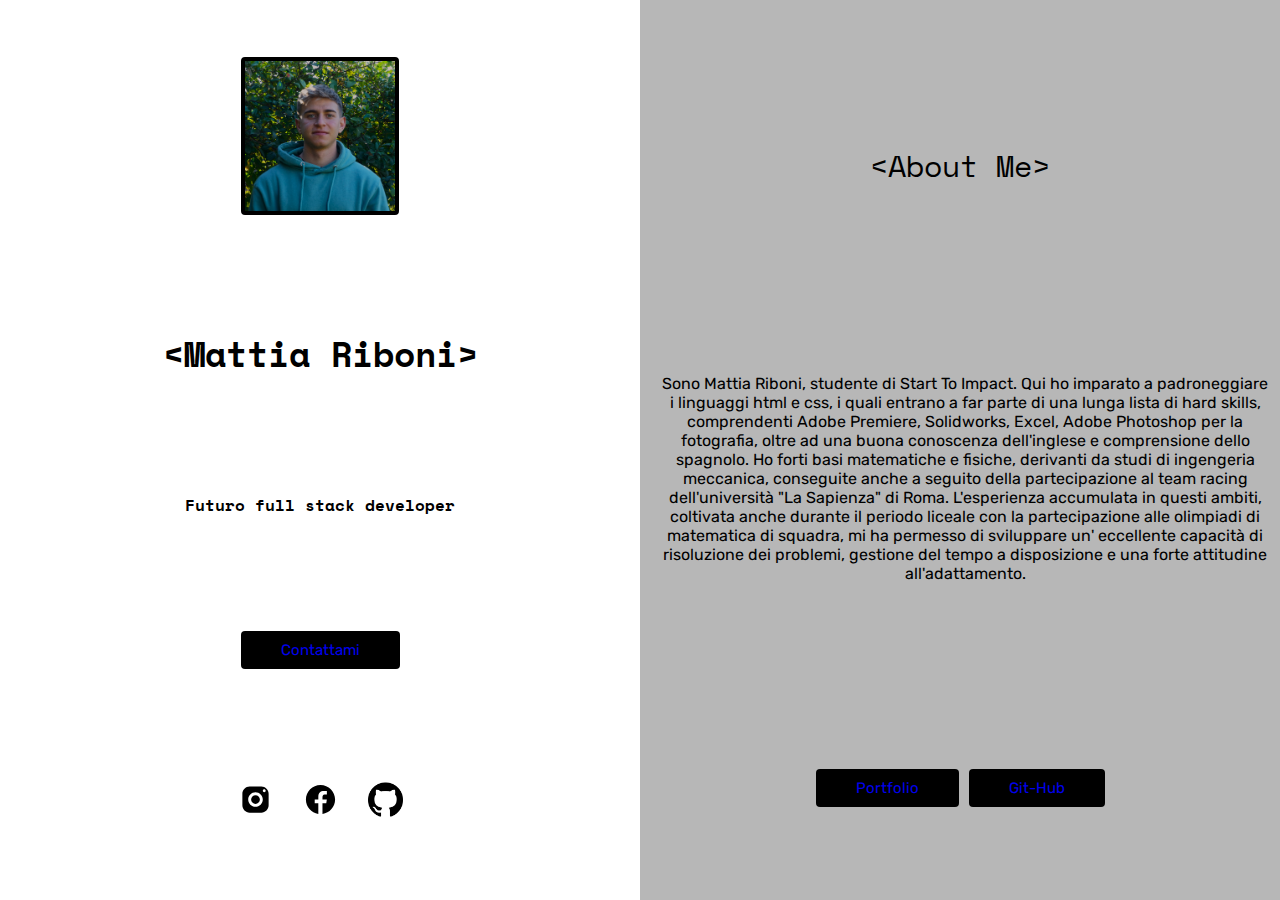
==== index.html @ 156441b0 "Versione 1" ====
<!DOCTYPE html>
<html lang="en">
  <head>
    <meta charset="UTF-8">
    <meta name="viewport" content="width=device-width, initial-scale=1.0, maximum-sclae=1.0"/>
    <meta http-equiv="X-UA-Compatible" content="ie=edge">
    <title>Mattia Riboni</title>
    <link rel="stylesheet" href="style.css"/>
    <link rel="icon" href="/img/favico.jpg" type="image/x-icon"/>
    <link rel="preconnect" href="https://fonts.googleapis.com">
    <link rel="preconnect" href="https://fonts.gstatic.com" crossorigin>
    <link href="https://fonts.googleapis.com/css2?family=Space+Mono:wght@400;700&display=swap" rel="stylesheet">
    <link rel="preconnect" href="https://fonts.googleapis.com">
    <link rel="preconnect" href="https://fonts.gstatic.com" crossorigin>
    <link href="https://fonts.googleapis.com/css2?family=Rubik&display=swap" rel="stylesheet">
  </head>
  <body>
    <div class="main">
      <img src="./img/main-photo.JPG"/>
      <div class="name">&#60;Mattia Riboni></div>
      <div class="caption">Futuro full stack developer</div>
      <button><a href="/contattami/index.html">Contattami</a></button>
      <div class="social-links">
        <a href="https://www.instagram.com/mattia_riboni/" target="_blank" rel="noopener">
          <img src="/img/insta-ico.svg"/>
        </a>
        <a href="https://www.facebook.com/mattia.riboni.7" target="_blank" rel="noopener">
          <img src="/img/facebook-ico.svg"/>
        </a>
        <a href="https://github.com/mattia-riboni" target="_blank" rel="noopener">
          <img src="/img/github-logo.png"/>
        </a>
      </div>
    </div>
    <div class="about">
      <div class="about-me">&#60;About Me></div>
      <div class="description">Sono Mattia Riboni, studente di Start To Impact.
        Qui ho imparato a padroneggiare i linguaggi html e css, i quali entrano     
        a far parte di una lunga lista di hard skills,
        comprendenti Adobe Premiere, 
        Solidworks, Excel, Adobe Photoshop per la fotografia, oltre ad una buona conoscenza
        dell'inglese e comprensione dello spagnolo. Ho forti basi matematiche e fisiche,
        derivanti da studi di ingengeria meccanica, conseguite anche a seguito della partecipazione 
        al team racing dell'università "La Sapienza" di Roma. L'esperienza accumulata in questi ambiti,
       coltivata anche durante il periodo liceale con la partecipazione alle olimpiadi di matematica
       di squadra, mi ha permesso di sviluppare un' eccellente capacità di risoluzione dei problemi,
       gestione del tempo a disposizione e una forte attitudine all'adattamento.
      </div>
      <span>
        <button><a href="/portfolio/index.html">Portfolio</a></button>
        <button><a href="https://github.com/mattia-riboni">Git-Hub</a></button>
      </span>  
    </div>
    <footer>
    </footer>
  </body>  
  </html>
---- style.css ----
*{
  padding: 0;
  margin: 0;
  box-sizing: 0;
}

body{
  height: auto;
}

button{
font-family: Rubik;
font-size: 15px;
color: white;
background-color: black;
padding: 10px 40px 10px 40px;
border-radius: 4px;
border-style: none;
}

button:hover{
  background-color: rgb(130, 129, 129);
  color:black;
}
 a:visited{
  color:white;
  text-decoration: none;
 }
 
a:link{
  text-decoration: none;
 }

a:hover{
  color: black;
}

.main{
  display:flex;
  justify-content: space-around;
  flex-direction: column;
  align-items: center;
  height: 70vh;
  font-family: Space Mono;
  font-weight: bold;

}

.about{
  display:flex;
  justify-content: space-around;
  flex-direction: column;
  align-items: center;
  font-family: Space Mono;
  height: 70vh;
  background-color: rgb(183, 183, 183);
}

.name{
  font-size: 35px;
}

.name:hover{
  font-size: 40px;
}

.about-me{
  font-size:30px ;
}

.description{
  font-size: 13px;
  margin: 0 10px 0 20px;
  font-family: Rubik;
}
.main>img{
  width: 150px;
  border: 4px solid black;
  border-radius: 4px;
}

.social-links{
  display: flex;
  width: 70vw;
  justify-content: space-around;
  margin-bottom: 20px;
}

.social-links>a>img{
  display: inline-block;
  width: 35px;  
}

footer{
  background-color: black;
  display: block;
  height: 30px;
}

@media only screen and (min-width: 900px){
  body{
    display: flex;
    flex-direction: row;
    text-align: center;
  }
  .main,
  .about{
    width: 50%;
    height: 100vh;
  }

  .social-links{
    justify-content: center;
  }

  .social-links>a>img{
    margin: 0 15px 0 15px;
  }

  .description{
    font-size: 16px;
  }

  .about-me{
    margin-top: 50px
  }
}
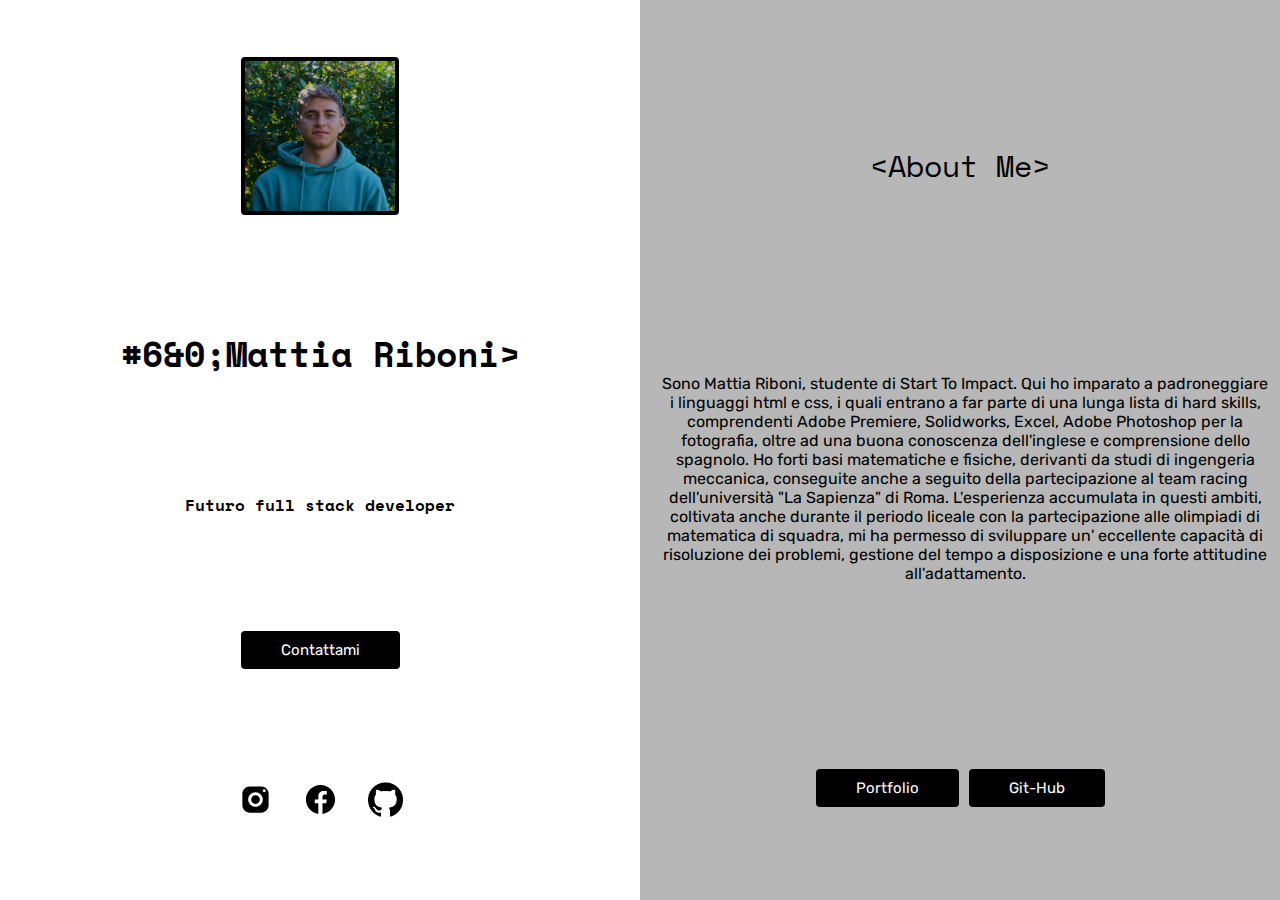
==== commit c11fc01e: "Colori link" ====
--- a/index.html
+++ b/index.html
@@ -14,10 +14,11 @@
     <link rel="preconnect" href="https://fonts.gstatic.com" crossorigin>
     <link href="https://fonts.googleapis.com/css2?family=Rubik&display=swap" rel="stylesheet">
   </head>
+  
   <body>
     <div class="main">
       <img src="./img/main-photo.JPG"/>
-      <div class="name">&#60;Mattia Riboni></div>
+      <div class="name">#6&0;Mattia Riboni></div>
       <div class="caption">Futuro full stack developer</div>
       <button><a href="/contattami/index.html">Contattami</a></button>
       <div class="social-links">
--- a/style.css
+++ b/style.css
@@ -3,6 +3,7 @@
   margin: 0;
   box-sizing: 0;
 }
+
 
 body{
   height: auto;
@@ -22,6 +23,8 @@
   background-color: rgb(130, 129, 129);
   color:black;
 }
+
+ a, 
  a:visited{
   color:white;
   text-decoration: none;
@@ -29,6 +32,7 @@
  
 a:link{
   text-decoration: none;
+  color:white;
  }
 
 a:hover{
